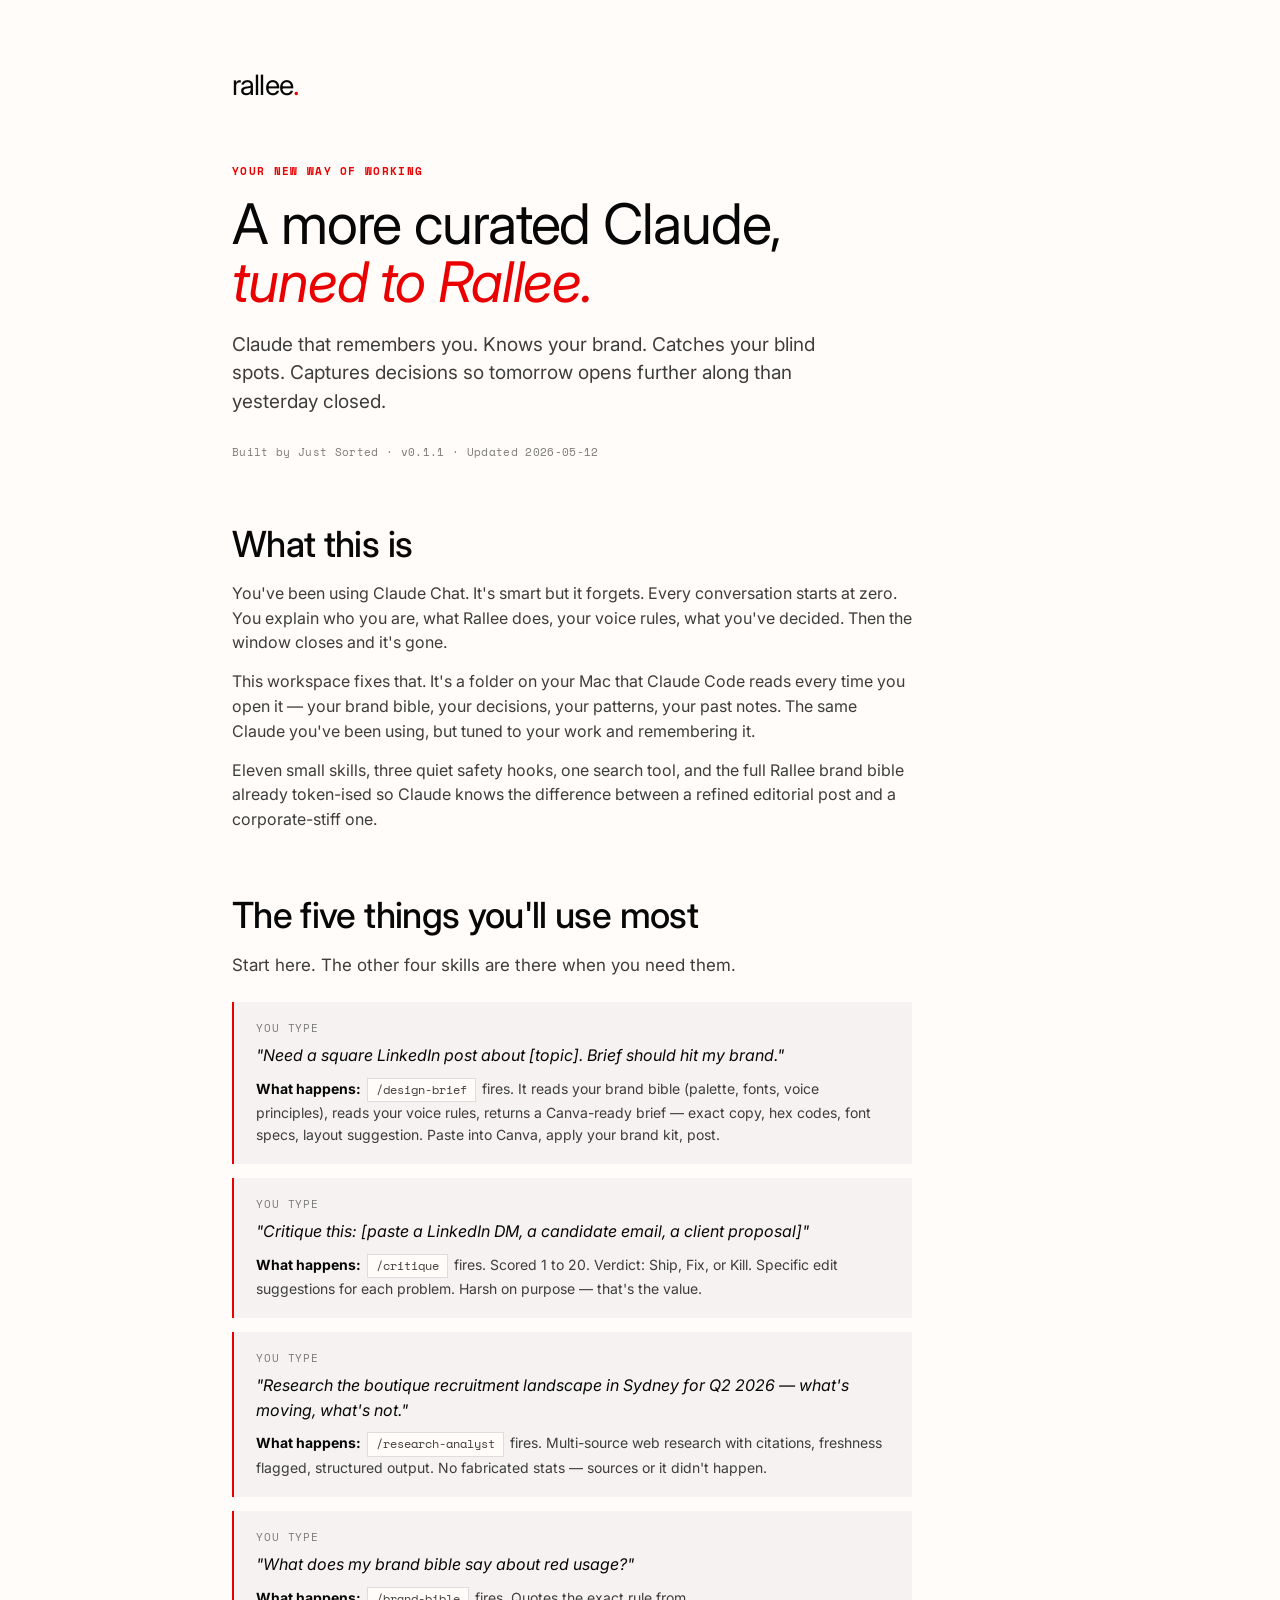
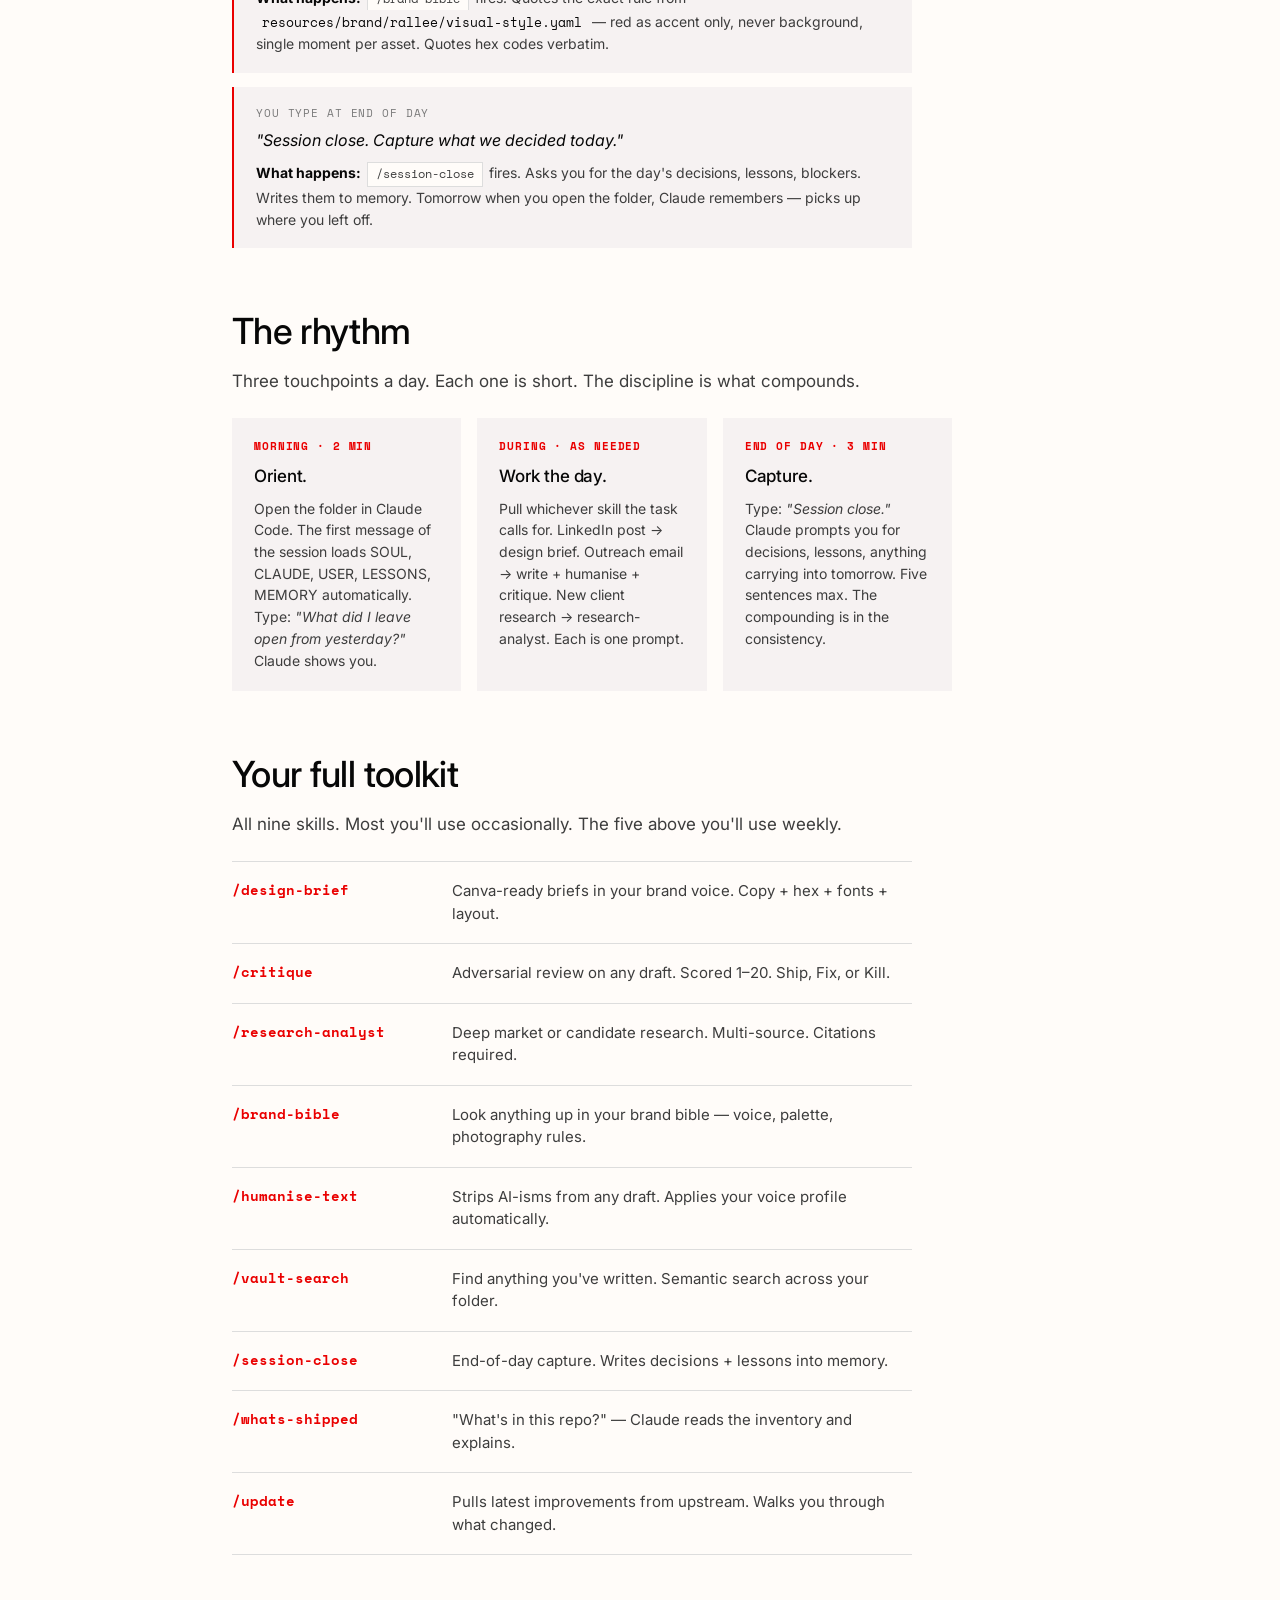
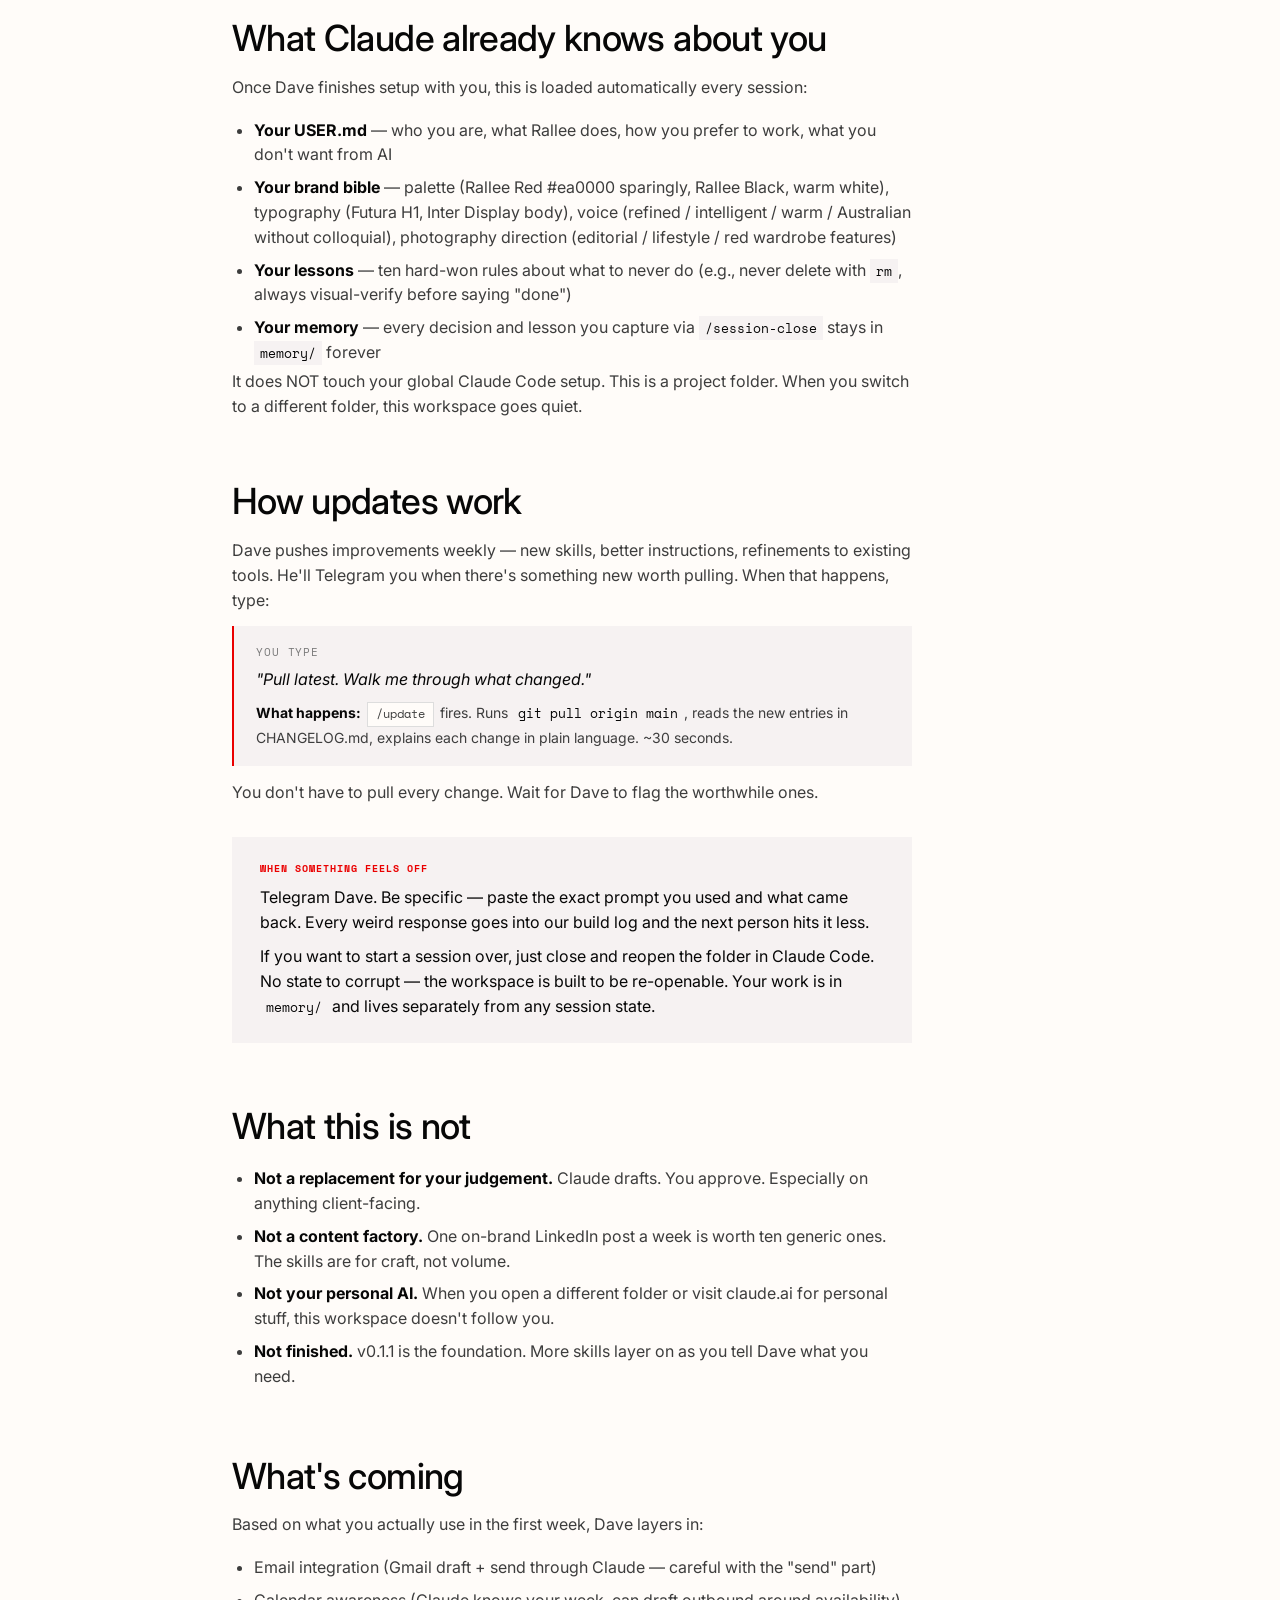
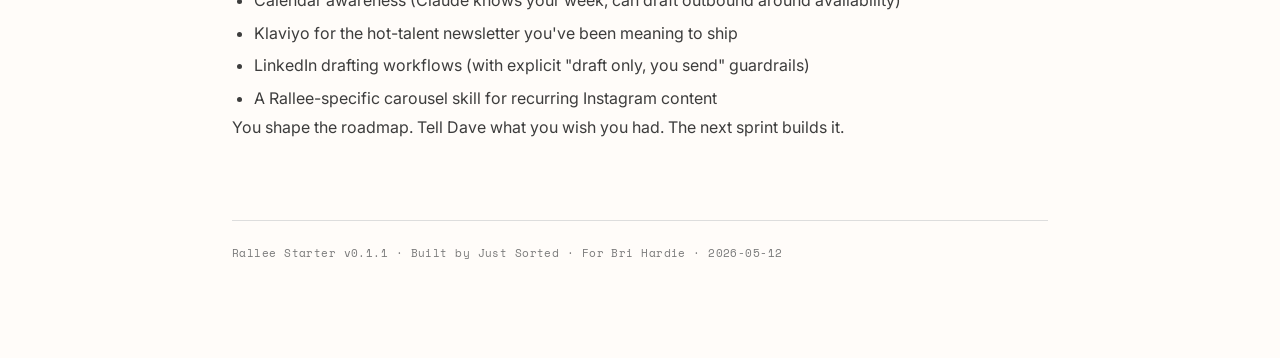
==== index.html @ cc66a62c "docs: Bri index.html (daily-use SOP) + install-mac.html (Dave's runbook)\n\nTwo Rallee-branded HTML " ====
<!DOCTYPE html>
<html lang="en-AU">
<head>
<meta charset="UTF-8">
<meta name="viewport" content="width=device-width, initial-scale=1.0">
<title>Rallee Starter — your new way of working</title>
<link href="https://fonts.googleapis.com/css2?family=Inter:wght@400;500;600;700&family=Space+Mono:wght@400;700&display=swap" rel="stylesheet">
<style>
:root {
  --white: #fffcf9;
  --black: #070707;
  --red: #ea0000;
  --grey: #dddddd;
  --light-grey: #f6f2f2;
  --ink-soft: #3D3D3D;
  --muted: #7A7A7A;
}
* { box-sizing: border-box; margin: 0; padding: 0; }
body {
  font-family: 'Inter', -apple-system, sans-serif;
  background: var(--white);
  color: var(--black);
  line-height: 1.55;
  font-size: 16px;
}
.container { max-width: 880px; margin: 0 auto; padding: 64px 32px 96px; }

/* WORDMARK */
.wordmark {
  font-family: 'Inter', sans-serif;
  font-weight: 400;
  font-size: 28px;
  letter-spacing: -0.03em;
  color: var(--black);
  margin-bottom: 56px;
}
.wordmark .dot { color: var(--red); }

/* HERO */
.hero { margin-bottom: 56px; }
.eyebrow {
  font-family: 'Space Mono', monospace;
  font-size: 11px;
  letter-spacing: 0.12em;
  text-transform: uppercase;
  color: var(--red);
  font-weight: 700;
  margin-bottom: 16px;
}
h1 {
  font-family: 'Inter', sans-serif;
  font-weight: 400;
  font-size: 56px;
  line-height: 1.02;
  letter-spacing: -0.02em;
  margin-bottom: 20px;
  max-width: 680px;
}
h1 em {
  font-style: italic;
  color: var(--red);
  font-weight: 400;
}
.sub {
  font-size: 19px;
  color: var(--ink-soft);
  max-width: 640px;
  margin-bottom: 28px;
  line-height: 1.5;
}
.meta {
  font-family: 'Space Mono', monospace;
  font-size: 11px;
  color: var(--muted);
  letter-spacing: 0.03em;
}

/* SECTION HEADERS — sentence case, no all caps per L02 brand rule */
h2 {
  font-family: 'Inter', sans-serif;
  font-weight: 500;
  font-size: 36px;
  line-height: 1.1;
  letter-spacing: -0.018em;
  margin: 64px 0 16px;
  max-width: 640px;
}
h3 {
  font-family: 'Inter', sans-serif;
  font-weight: 500;
  font-size: 22px;
  letter-spacing: -0.01em;
  margin: 28px 0 10px;
}
.section { margin-bottom: 32px; }
.lede {
  color: var(--ink-soft);
  margin-bottom: 24px;
  font-size: 17px;
  max-width: 640px;
}

p { margin-bottom: 14px; color: var(--ink-soft); max-width: 680px; }
p strong { color: var(--black); }

ul.list { padding-left: 22px; max-width: 680px; }
ul.list li { padding: 4px 0; color: var(--ink-soft); }
ul.list li strong { color: var(--black); }

/* PROMPT BLOCK */
.prompt {
  background: var(--light-grey);
  padding: 18px 22px;
  margin: 14px 0;
  border-left: 2px solid var(--red);
  max-width: 680px;
}
.prompt .you {
  font-family: 'Space Mono', monospace;
  font-size: 11px;
  text-transform: uppercase;
  letter-spacing: 0.08em;
  color: var(--muted);
  margin-bottom: 6px;
}
.prompt .say {
  font-family: 'Inter', sans-serif;
  font-style: italic;
  font-size: 16px;
  color: var(--black);
  margin-bottom: 10px;
}
.prompt .then {
  font-size: 14px;
  color: var(--ink-soft);
}
.prompt .then strong { color: var(--black); }
.prompt .skill {
  display: inline-block;
  font-family: 'Space Mono', monospace;
  font-size: 12px;
  background: var(--white);
  border: 1px solid var(--grey);
  padding: 2px 8px;
  margin: 0 2px;
}

/* SKILL TABLE */
.skill-list {
  border-top: 1px solid var(--grey);
  margin-top: 20px;
  max-width: 680px;
}
.skill-row {
  display: grid;
  grid-template-columns: 200px 1fr;
  padding: 18px 0;
  border-bottom: 1px solid var(--grey);
  gap: 20px;
}
.skill-row .name {
  font-family: 'Space Mono', monospace;
  font-size: 13.5px;
  color: var(--red);
  font-weight: 700;
}
.skill-row .desc {
  font-size: 15px;
  color: var(--ink-soft);
  line-height: 1.5;
}
.skill-row .desc strong { color: var(--black); }

/* RHYTHM */
.rhythm {
  display: grid;
  grid-template-columns: 1fr 1fr 1fr;
  gap: 16px;
  max-width: 720px;
  margin: 20px 0;
}
.rhy {
  background: var(--light-grey);
  padding: 20px 22px;
}
.rhy .time {
  font-family: 'Space Mono', monospace;
  font-size: 11px;
  text-transform: uppercase;
  letter-spacing: 0.08em;
  color: var(--red);
  font-weight: 700;
  margin-bottom: 8px;
}
.rhy .what {
  font-family: 'Inter', sans-serif;
  font-weight: 500;
  font-size: 17px;
  margin-bottom: 8px;
  letter-spacing: -0.005em;
}
.rhy .how { font-size: 14px; color: var(--ink-soft); }

/* WARM CALLOUT */
.warm {
  background: var(--light-grey);
  padding: 24px 28px;
  margin: 28px 0;
  max-width: 680px;
}
.warm .label {
  font-family: 'Space Mono', monospace;
  font-size: 10px;
  text-transform: uppercase;
  letter-spacing: 0.1em;
  color: var(--red);
  font-weight: 700;
  margin-bottom: 8px;
}
.warm p { margin: 0; color: var(--black); font-size: 16px; line-height: 1.55; }
.warm p + p { margin-top: 10px; }

code {
  font-family: 'Space Mono', monospace;
  font-size: 13px;
  background: var(--light-grey);
  padding: 2px 6px;
  color: var(--black);
}

.foot {
  margin-top: 80px;
  padding-top: 24px;
  border-top: 1px solid var(--grey);
  font-family: 'Space Mono', monospace;
  font-size: 11px;
  color: var(--muted);
  letter-spacing: 0.04em;
}

@media (max-width: 720px) {
  h1 { font-size: 42px; }
  h2 { font-size: 30px; }
  .rhythm { grid-template-columns: 1fr; }
  .skill-row { grid-template-columns: 1fr; gap: 6px; }
}
</style>
</head>
<body>
<div class="container">

<div class="wordmark">rallee<span class="dot">.</span></div>

<div class="hero">
  <div class="eyebrow">Your new way of working</div>
  <h1>A more curated Claude, <em>tuned to Rallee.</em></h1>
  <p class="sub">Claude that remembers you. Knows your brand. Catches your blind spots. Captures decisions so tomorrow opens further along than yesterday closed.</p>
  <div class="meta">Built by Just Sorted · v0.1.1 · Updated 2026-05-12</div>
</div>

<!-- WHAT THIS IS -->
<div class="section">
  <h2>What this is</h2>
  <p>You've been using Claude Chat. It's smart but it forgets. Every conversation starts at zero. You explain who you are, what Rallee does, your voice rules, what you've decided. Then the window closes and it's gone.</p>
  <p>This workspace fixes that. It's a folder on your Mac that Claude Code reads every time you open it — your brand bible, your decisions, your patterns, your past notes. The same Claude you've been using, but tuned to your work and remembering it.</p>
  <p>Eleven small skills, three quiet safety hooks, one search tool, and the full Rallee brand bible already token-ised so Claude knows the difference between a refined editorial post and a corporate-stiff one.</p>
</div>

<!-- THE FIVE -->
<div class="section">
  <h2>The five things you'll use most</h2>
  <p class="lede">Start here. The other four skills are there when you need them.</p>

  <div class="prompt">
    <div class="you">You type</div>
    <div class="say">"Need a square LinkedIn post about [topic]. Brief should hit my brand."</div>
    <div class="then"><strong>What happens:</strong> <span class="skill">/design-brief</span> fires. It reads your brand bible (palette, fonts, voice principles), reads your voice rules, returns a Canva-ready brief — exact copy, hex codes, font specs, layout suggestion. Paste into Canva, apply your brand kit, post.</div>
  </div>

  <div class="prompt">
    <div class="you">You type</div>
    <div class="say">"Critique this: [paste a LinkedIn DM, a candidate email, a client proposal]"</div>
    <div class="then"><strong>What happens:</strong> <span class="skill">/critique</span> fires. Scored 1 to 20. Verdict: Ship, Fix, or Kill. Specific edit suggestions for each problem. Harsh on purpose — that's the value.</div>
  </div>

  <div class="prompt">
    <div class="you">You type</div>
    <div class="say">"Research the boutique recruitment landscape in Sydney for Q2 2026 — what's moving, what's not."</div>
    <div class="then"><strong>What happens:</strong> <span class="skill">/research-analyst</span> fires. Multi-source web research with citations, freshness flagged, structured output. No fabricated stats — sources or it didn't happen.</div>
  </div>

  <div class="prompt">
    <div class="you">You type</div>
    <div class="say">"What does my brand bible say about red usage?"</div>
    <div class="then"><strong>What happens:</strong> <span class="skill">/brand-bible</span> fires. Quotes the exact rule from <code>resources/brand/rallee/visual-style.yaml</code> — red as accent only, never background, single moment per asset. Quotes hex codes verbatim.</div>
  </div>

  <div class="prompt">
    <div class="you">You type at end of day</div>
    <div class="say">"Session close. Capture what we decided today."</div>
    <div class="then"><strong>What happens:</strong> <span class="skill">/session-close</span> fires. Asks you for the day's decisions, lessons, blockers. Writes them to memory. Tomorrow when you open the folder, Claude remembers — picks up where you left off.</div>
  </div>
</div>

<!-- THE RHYTHM -->
<div class="section">
  <h2>The rhythm</h2>
  <p class="lede">Three touchpoints a day. Each one is short. The discipline is what compounds.</p>

  <div class="rhythm">
    <div class="rhy">
      <div class="time">Morning · 2 min</div>
      <div class="what">Orient.</div>
      <div class="how">Open the folder in Claude Code. The first message of the session loads SOUL, CLAUDE, USER, LESSONS, MEMORY automatically. Type: <em>"What did I leave open from yesterday?"</em> Claude shows you.</div>
    </div>
    <div class="rhy">
      <div class="time">During · as needed</div>
      <div class="what">Work the day.</div>
      <div class="how">Pull whichever skill the task calls for. LinkedIn post → design brief. Outreach email → write + humanise + critique. New client research → research-analyst. Each is one prompt.</div>
    </div>
    <div class="rhy">
      <div class="time">End of day · 3 min</div>
      <div class="what">Capture.</div>
      <div class="how">Type: <em>"Session close."</em> Claude prompts you for decisions, lessons, anything carrying into tomorrow. Five sentences max. The compounding is in the consistency.</div>
    </div>
  </div>
</div>

<!-- FULL SKILL LIST -->
<div class="section">
  <h2>Your full toolkit</h2>
  <p class="lede">All nine skills. Most you'll use occasionally. The five above you'll use weekly.</p>

  <div class="skill-list">
    <div class="skill-row">
      <div class="name">/design-brief</div>
      <div class="desc">Canva-ready briefs in your brand voice. Copy + hex + fonts + layout.</div>
    </div>
    <div class="skill-row">
      <div class="name">/critique</div>
      <div class="desc">Adversarial review on any draft. Scored 1–20. Ship, Fix, or Kill.</div>
    </div>
    <div class="skill-row">
      <div class="name">/research-analyst</div>
      <div class="desc">Deep market or candidate research. Multi-source. Citations required.</div>
    </div>
    <div class="skill-row">
      <div class="name">/brand-bible</div>
      <div class="desc">Look anything up in your brand bible — voice, palette, photography rules.</div>
    </div>
    <div class="skill-row">
      <div class="name">/humanise-text</div>
      <div class="desc">Strips AI-isms from any draft. Applies your voice profile automatically.</div>
    </div>
    <div class="skill-row">
      <div class="name">/vault-search</div>
      <div class="desc">Find anything you've written. Semantic search across your folder.</div>
    </div>
    <div class="skill-row">
      <div class="name">/session-close</div>
      <div class="desc">End-of-day capture. Writes decisions + lessons into memory.</div>
    </div>
    <div class="skill-row">
      <div class="name">/whats-shipped</div>
      <div class="desc">"What's in this repo?" — Claude reads the inventory and explains.</div>
    </div>
    <div class="skill-row">
      <div class="name">/update</div>
      <div class="desc">Pulls latest improvements from upstream. Walks you through what changed.</div>
    </div>
  </div>
</div>

<!-- WHAT IT REMEMBERS -->
<div class="section">
  <h2>What Claude already knows about you</h2>
  <p>Once Dave finishes setup with you, this is loaded automatically every session:</p>
  <ul class="list">
    <li><strong>Your USER.md</strong> — who you are, what Rallee does, how you prefer to work, what you don't want from AI</li>
    <li><strong>Your brand bible</strong> — palette (Rallee Red #ea0000 sparingly, Rallee Black, warm white), typography (Futura H1, Inter Display body), voice (refined / intelligent / warm / Australian without colloquial), photography direction (editorial / lifestyle / red wardrobe features)</li>
    <li><strong>Your lessons</strong> — ten hard-won rules about what to never do (e.g., never delete with <code>rm</code>, always visual-verify before saying "done")</li>
    <li><strong>Your memory</strong> — every decision and lesson you capture via <code>/session-close</code> stays in <code>memory/</code> forever</li>
  </ul>
  <p>It does NOT touch your global Claude Code setup. This is a project folder. When you switch to a different folder, this workspace goes quiet.</p>
</div>

<!-- WHEN IT IMPROVES -->
<div class="section">
  <h2>How updates work</h2>
  <p>Dave pushes improvements weekly — new skills, better instructions, refinements to existing tools. He'll Telegram you when there's something new worth pulling. When that happens, type:</p>
  <div class="prompt">
    <div class="you">You type</div>
    <div class="say">"Pull latest. Walk me through what changed."</div>
    <div class="then"><strong>What happens:</strong> <span class="skill">/update</span> fires. Runs <code>git pull origin main</code>, reads the new entries in CHANGELOG.md, explains each change in plain language. ~30 seconds.</div>
  </div>
  <p>You don't have to pull every change. Wait for Dave to flag the worthwhile ones.</p>
</div>

<!-- WHEN SOMETHING GOES WRONG -->
<div class="warm">
  <div class="label">When something feels off</div>
  <p>Telegram Dave. Be specific — paste the exact prompt you used and what came back. Every weird response goes into our build log and the next person hits it less.</p>
  <p>If you want to start a session over, just close and reopen the folder in Claude Code. No state to corrupt — the workspace is built to be re-openable. Your work is in <code>memory/</code> and lives separately from any session state.</p>
</div>

<!-- WHAT THIS IS NOT -->
<div class="section">
  <h2>What this is not</h2>
  <ul class="list">
    <li><strong>Not a replacement for your judgement.</strong> Claude drafts. You approve. Especially on anything client-facing.</li>
    <li><strong>Not a content factory.</strong> One on-brand LinkedIn post a week is worth ten generic ones. The skills are for craft, not volume.</li>
    <li><strong>Not your personal AI.</strong> When you open a different folder or visit claude.ai for personal stuff, this workspace doesn't follow you.</li>
    <li><strong>Not finished.</strong> v0.1.1 is the foundation. More skills layer on as you tell Dave what you need.</li>
  </ul>
</div>

<!-- COMING -->
<div class="section">
  <h2>What's coming</h2>
  <p>Based on what you actually use in the first week, Dave layers in:</p>
  <ul class="list">
    <li>Email integration (Gmail draft + send through Claude — careful with the "send" part)</li>
    <li>Calendar awareness (Claude knows your week, can draft outbound around availability)</li>
    <li>Klaviyo for the hot-talent newsletter you've been meaning to ship</li>
    <li>LinkedIn drafting workflows (with explicit "draft only, you send" guardrails)</li>
    <li>A Rallee-specific carousel skill for recurring Instagram content</li>
  </ul>
  <p>You shape the roadmap. Tell Dave what you wish you had. The next sprint builds it.</p>
</div>

<div class="foot">
  Rallee Starter v0.1.1 · Built by Just Sorted · For Bri Hardie · 2026-05-12
</div>

</div>
</body>
</html>
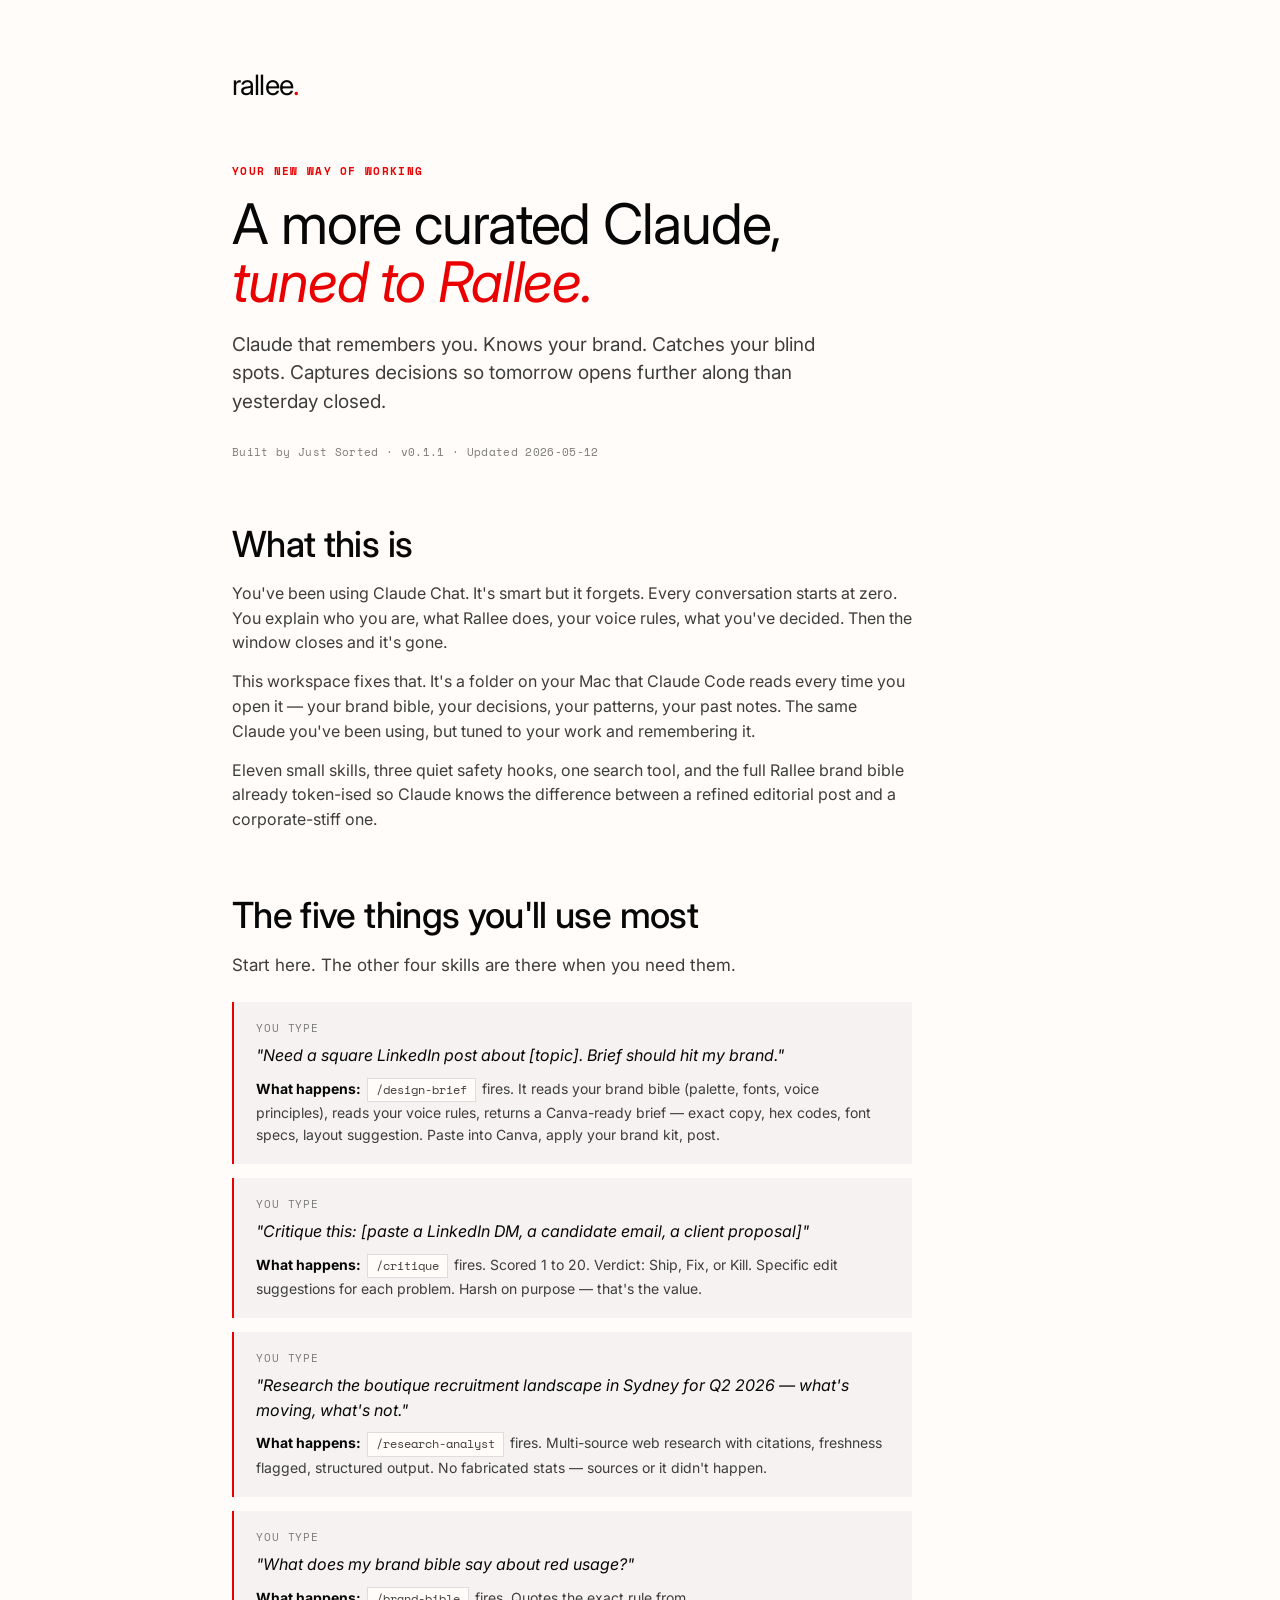
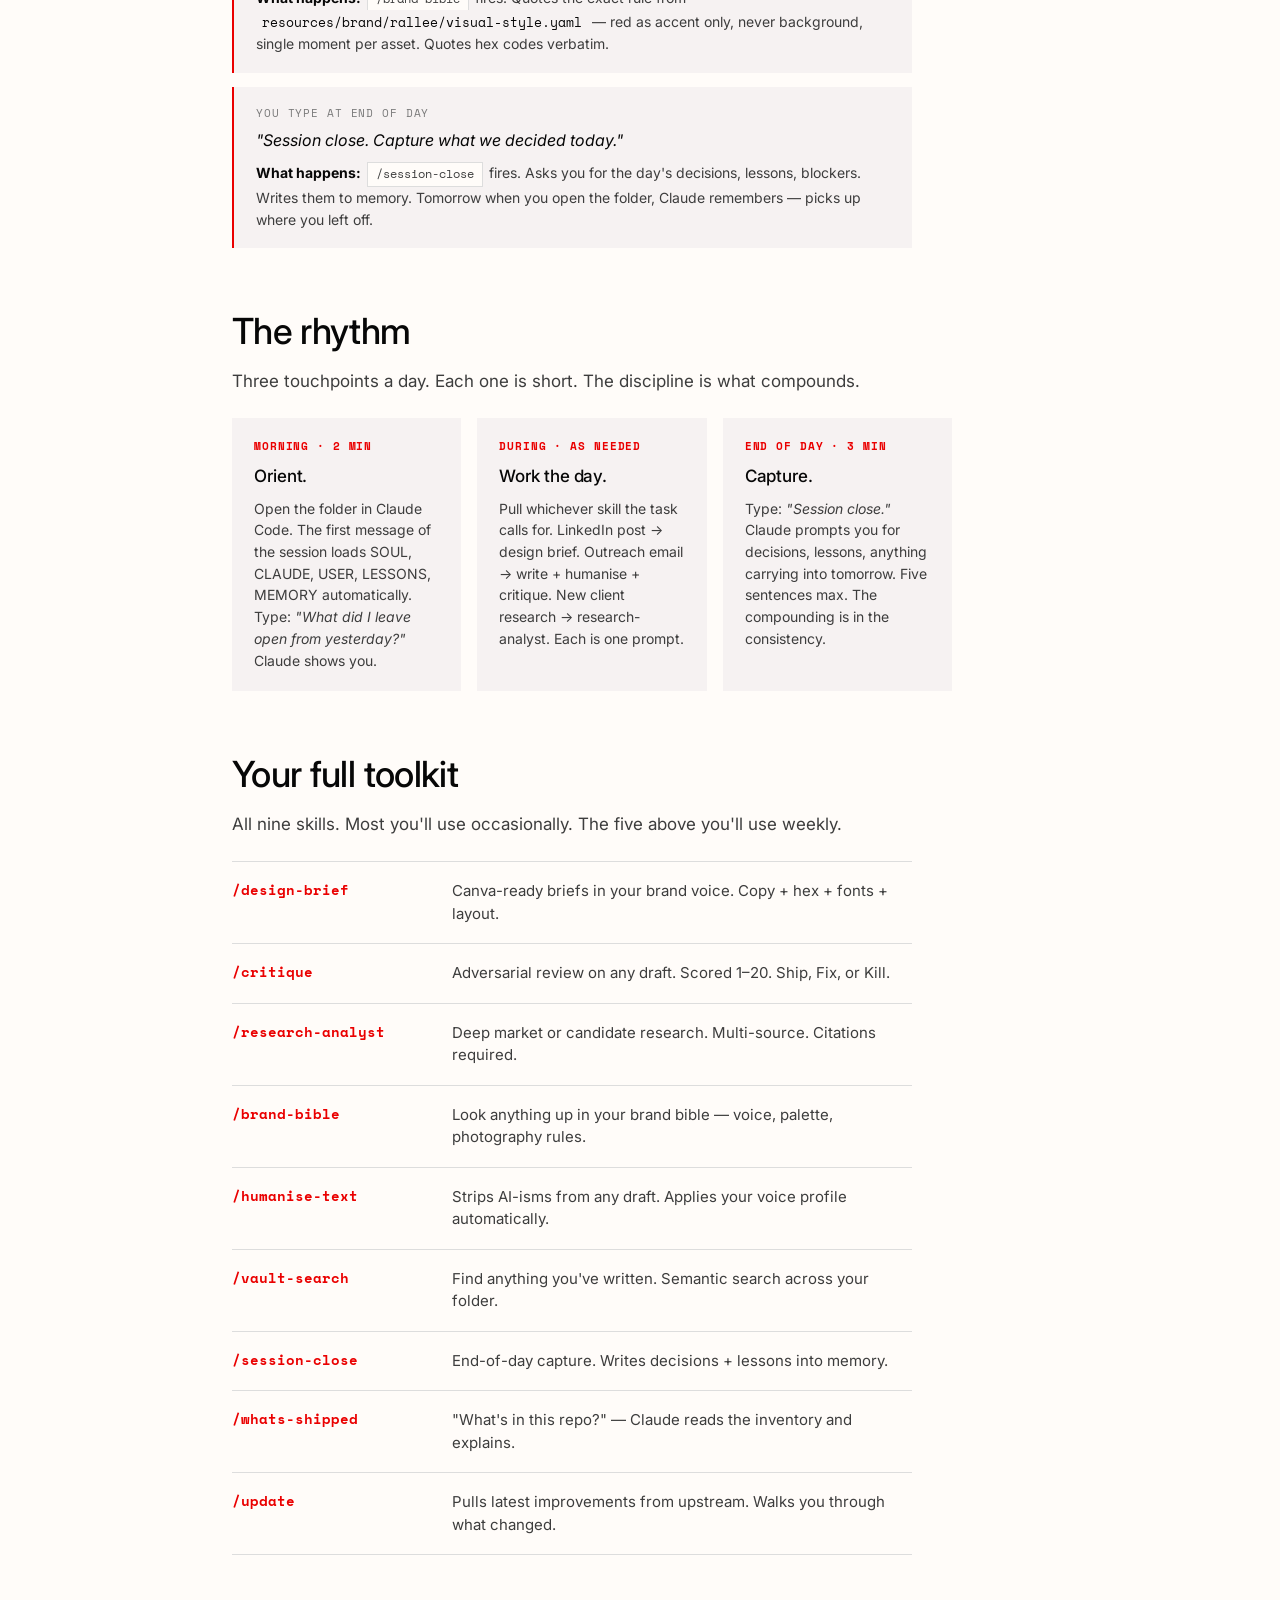
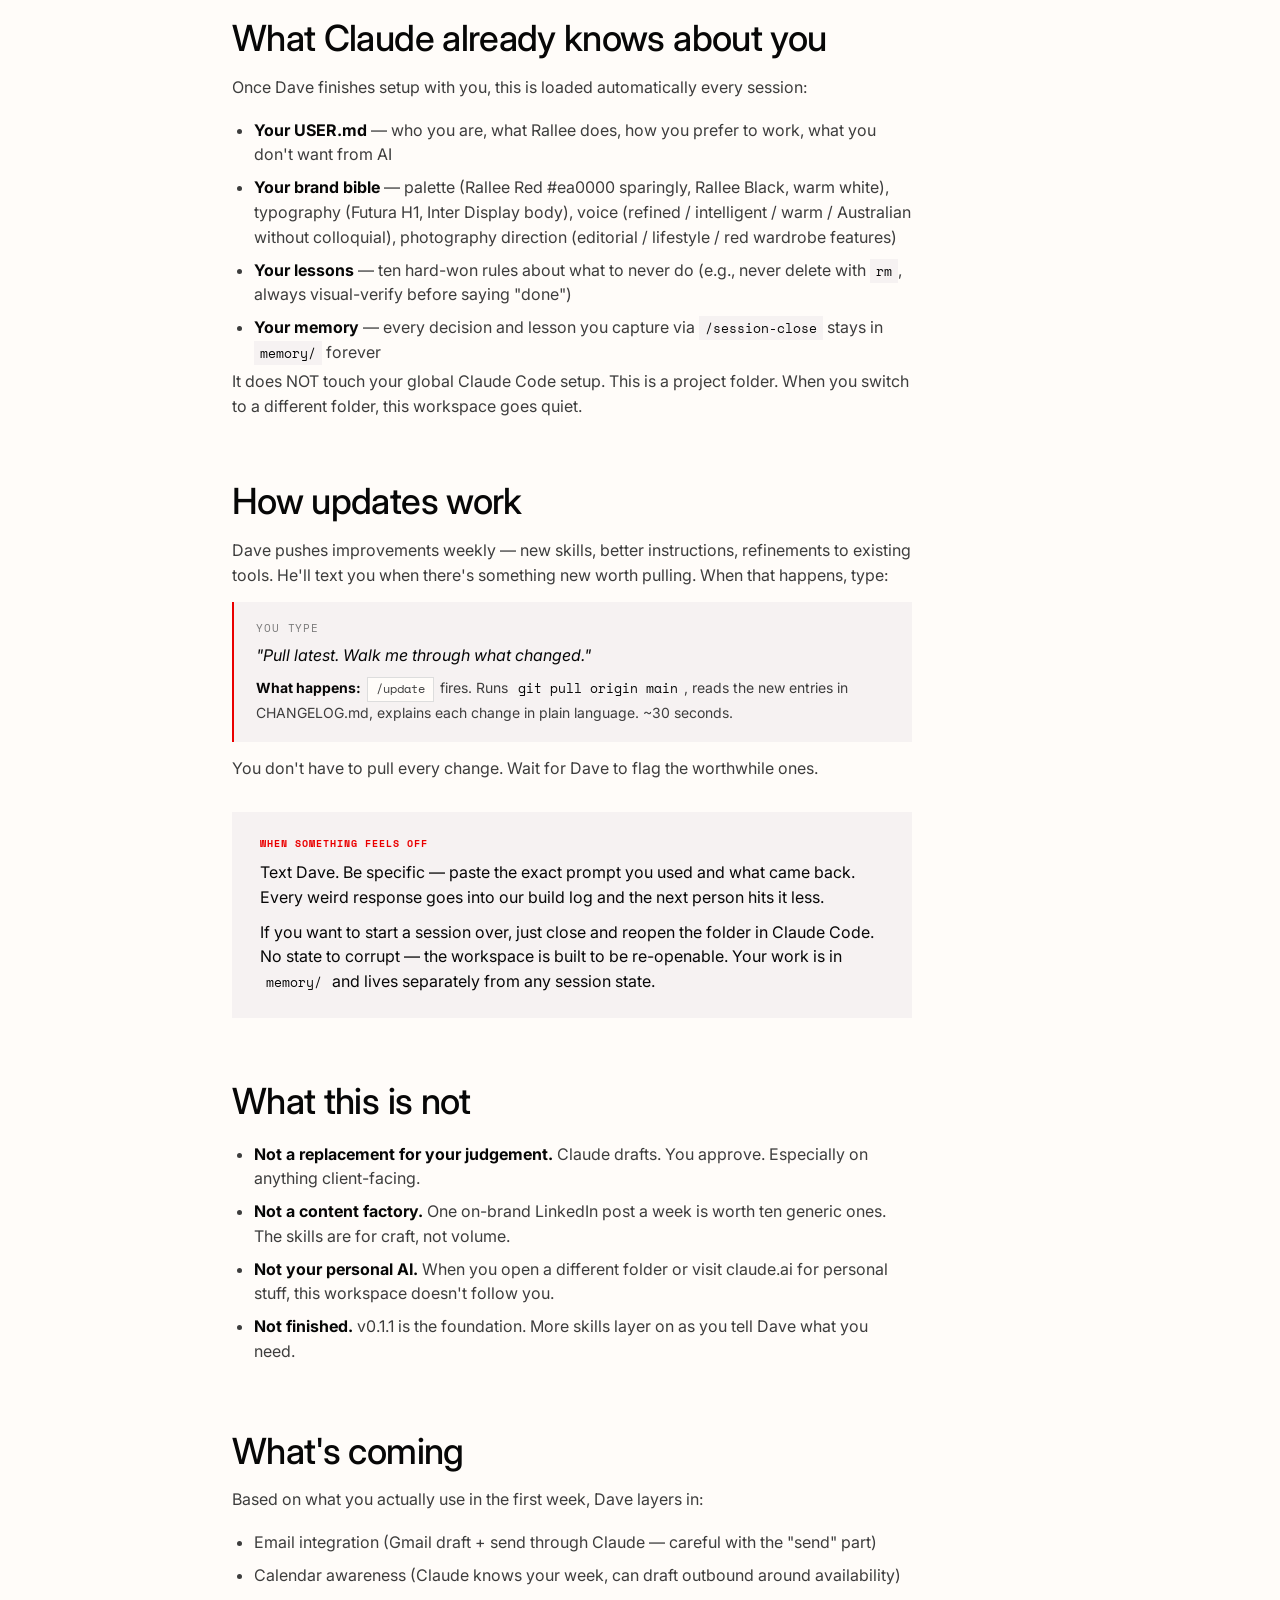
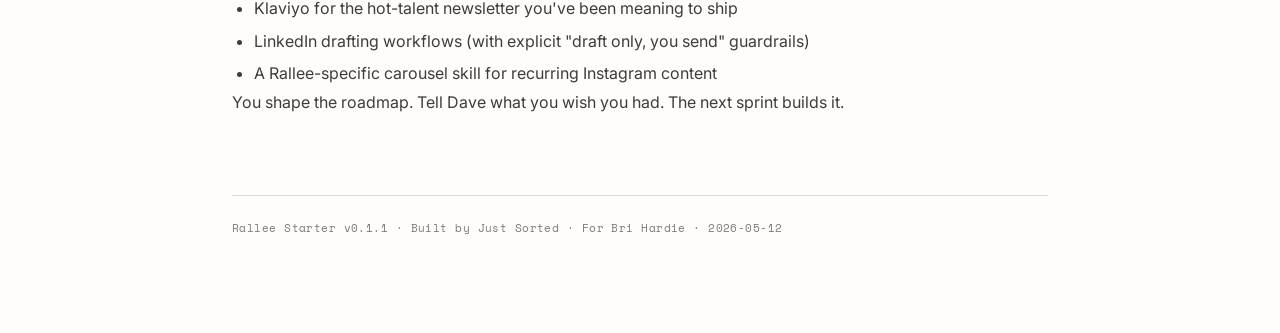
==== commit 3d06929d: "cos: snapshot - Bri (Rallee) open-items render recovery 2026-05-17 Co-Authored-By: Claude Opus 4.7 <" ====
--- a/index.html
+++ b/index.html
@@ -220,6 +220,22 @@
 .warm p { margin: 0; color: var(--black); font-size: 16px; line-height: 1.55; }
 .warm p + p { margin-top: 10px; }
 
+pre {
+  background: var(--black);
+  color: var(--white);
+  padding: 14px 18px;
+  overflow-x: auto;
+  font-family: 'Space Mono', monospace;
+  font-size: 12.5px;
+  line-height: 1.7;
+  margin: 8px 0;
+}
+pre code {
+  color: var(--white);
+  background: transparent;
+  padding: 0;
+  font-size: inherit;
+}
 code {
   font-family: 'Space Mono', monospace;
   font-size: 13px;
@@ -387,7 +403,7 @@
 <!-- WHEN IT IMPROVES -->
 <div class="section">
   <h2>How updates work</h2>
-  <p>Dave pushes improvements weekly — new skills, better instructions, refinements to existing tools. He'll Telegram you when there's something new worth pulling. When that happens, type:</p>
+  <p>Dave pushes improvements weekly — new skills, better instructions, refinements to existing tools. He'll text you when there's something new worth pulling. When that happens, type:</p>
   <div class="prompt">
     <div class="you">You type</div>
     <div class="say">"Pull latest. Walk me through what changed."</div>
@@ -399,7 +415,7 @@
 <!-- WHEN SOMETHING GOES WRONG -->
 <div class="warm">
   <div class="label">When something feels off</div>
-  <p>Telegram Dave. Be specific — paste the exact prompt you used and what came back. Every weird response goes into our build log and the next person hits it less.</p>
+  <p>Text Dave. Be specific — paste the exact prompt you used and what came back. Every weird response goes into our build log and the next person hits it less.</p>
   <p>If you want to start a session over, just close and reopen the folder in Claude Code. No state to corrupt — the workspace is built to be re-openable. Your work is in <code>memory/</code> and lives separately from any session state.</p>
 </div>
 
